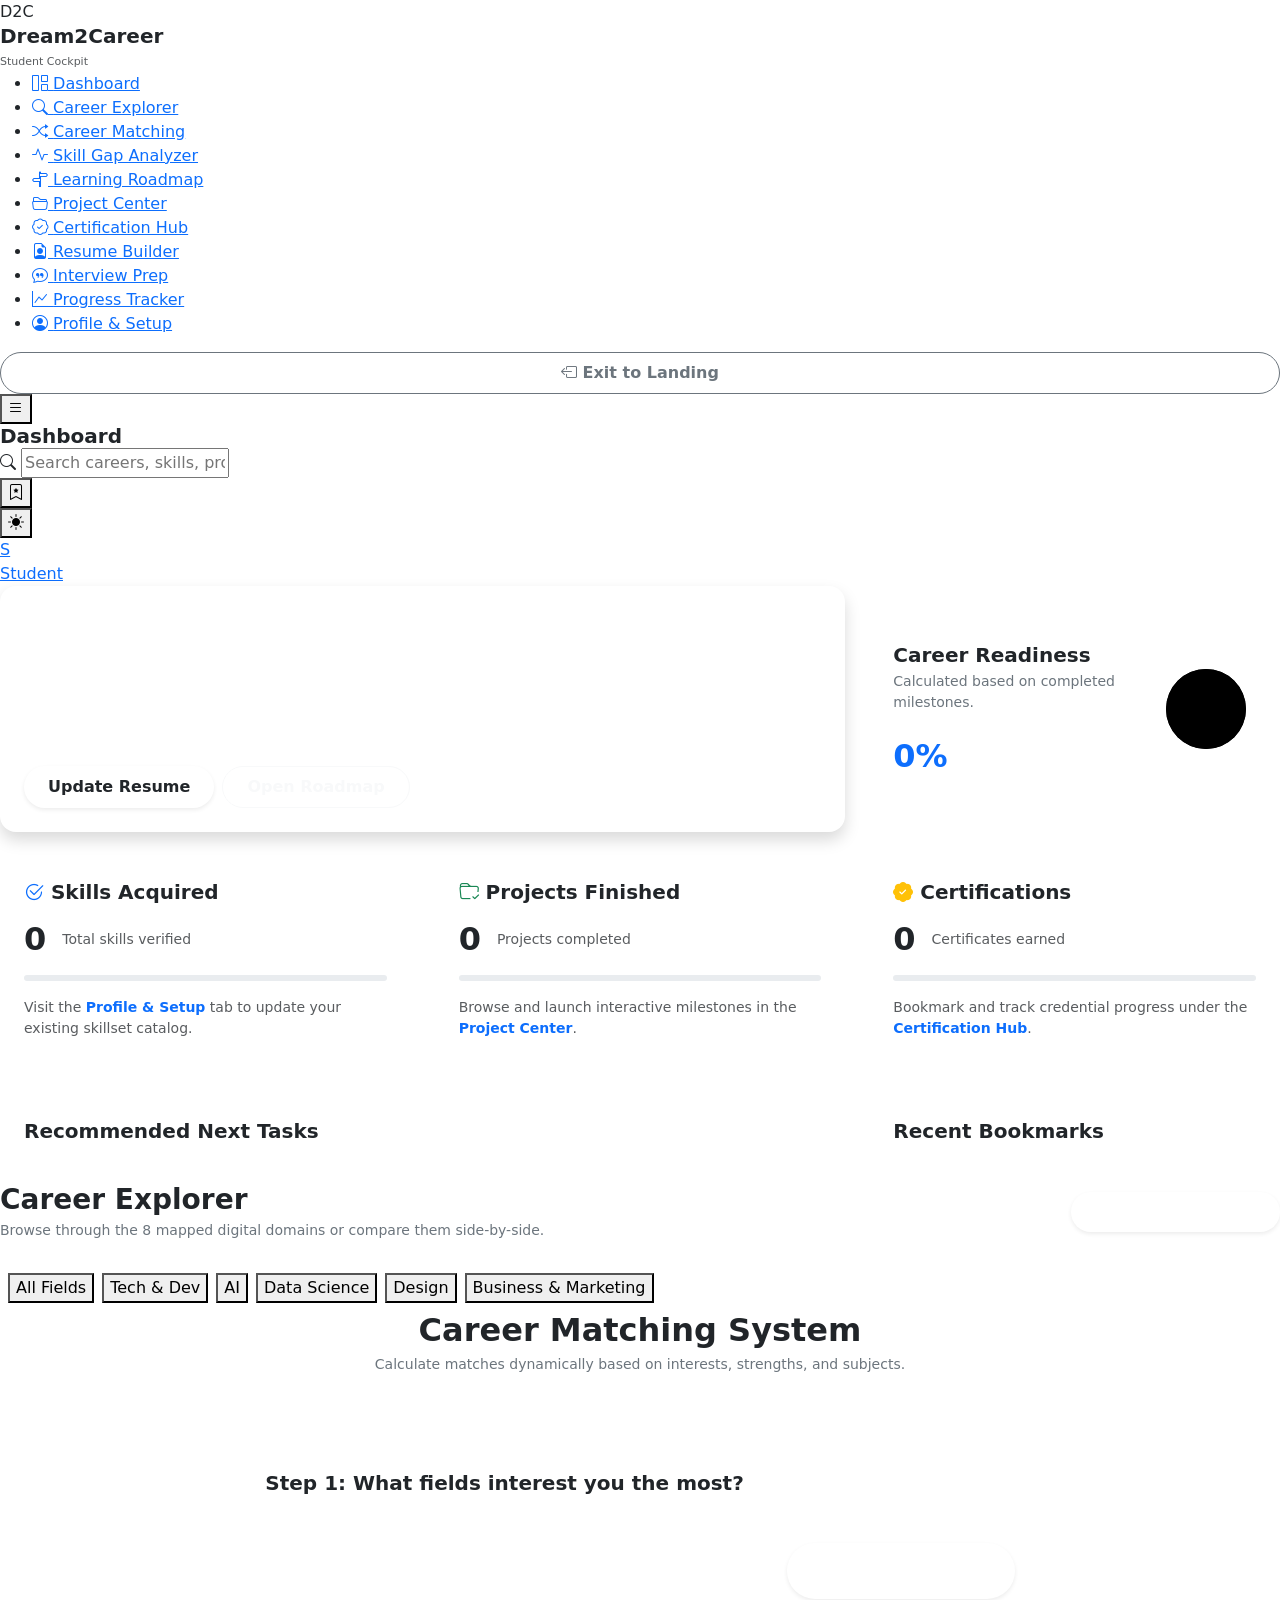
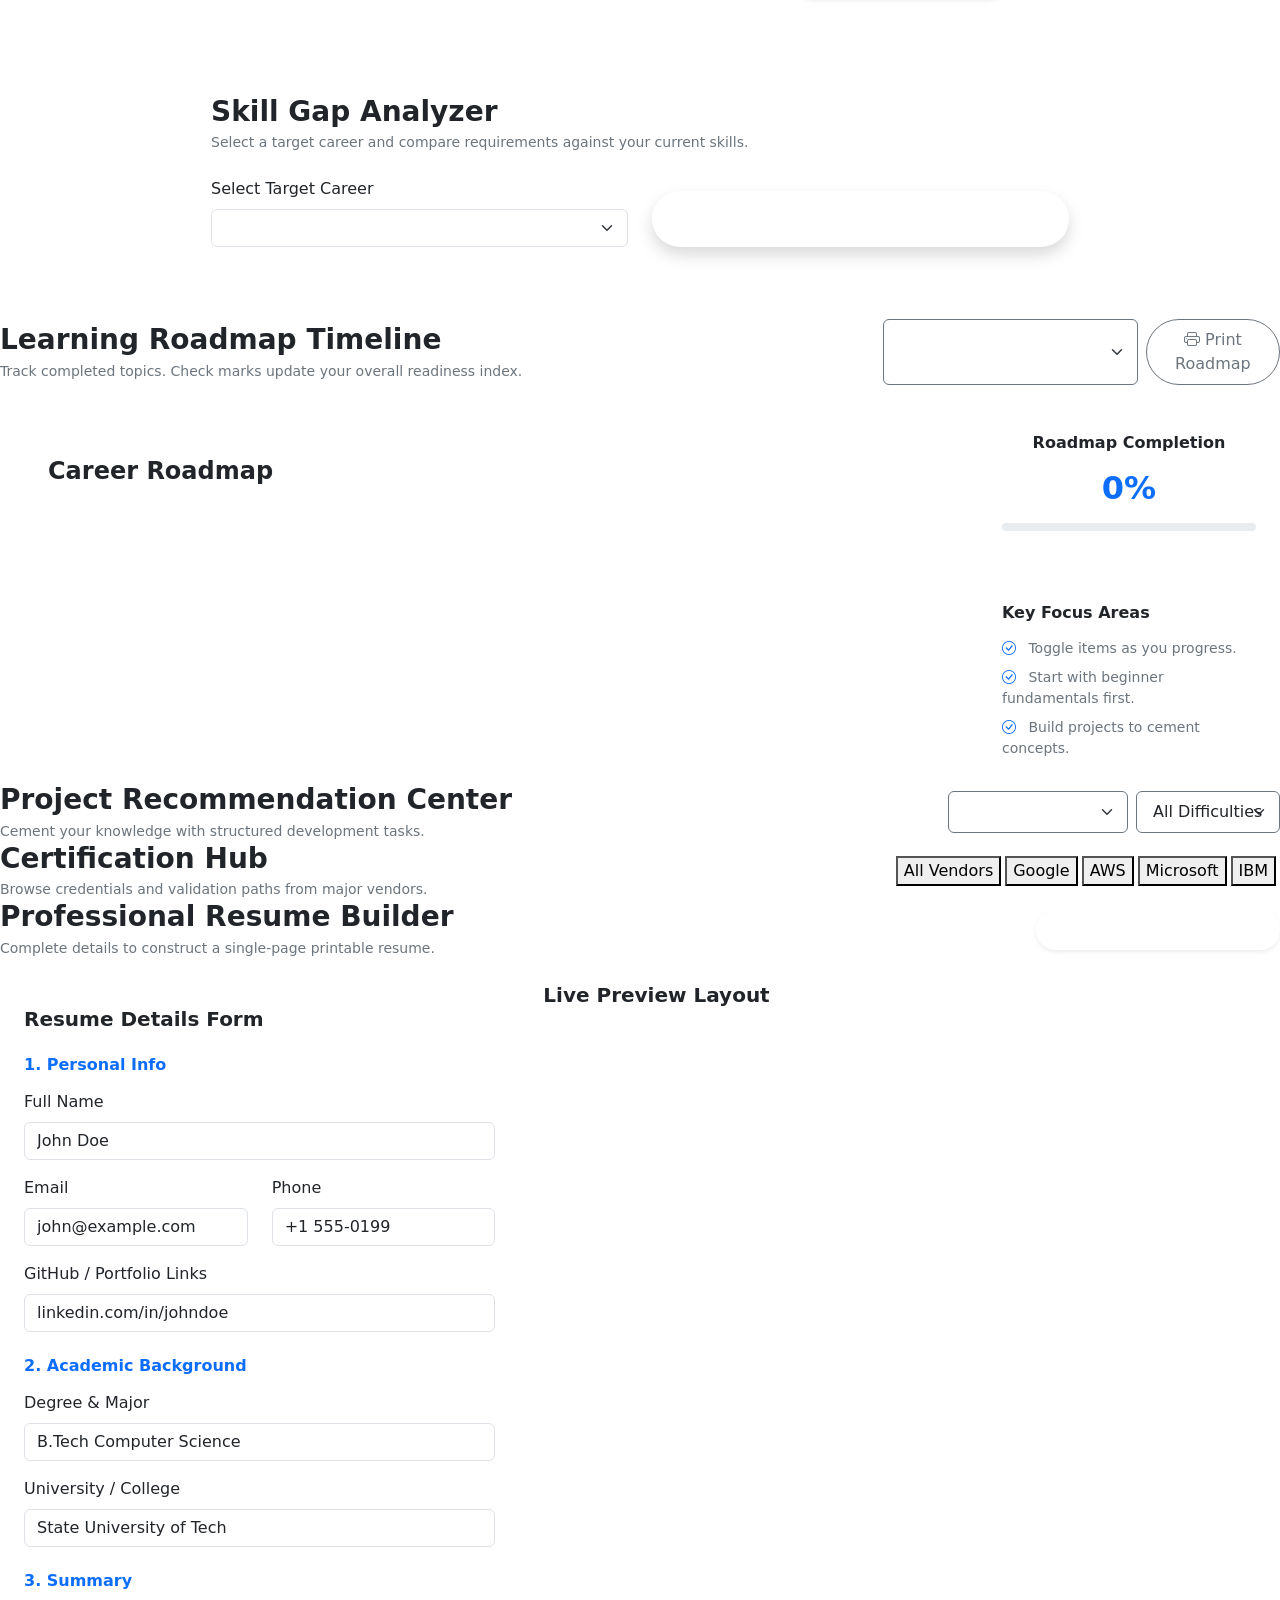
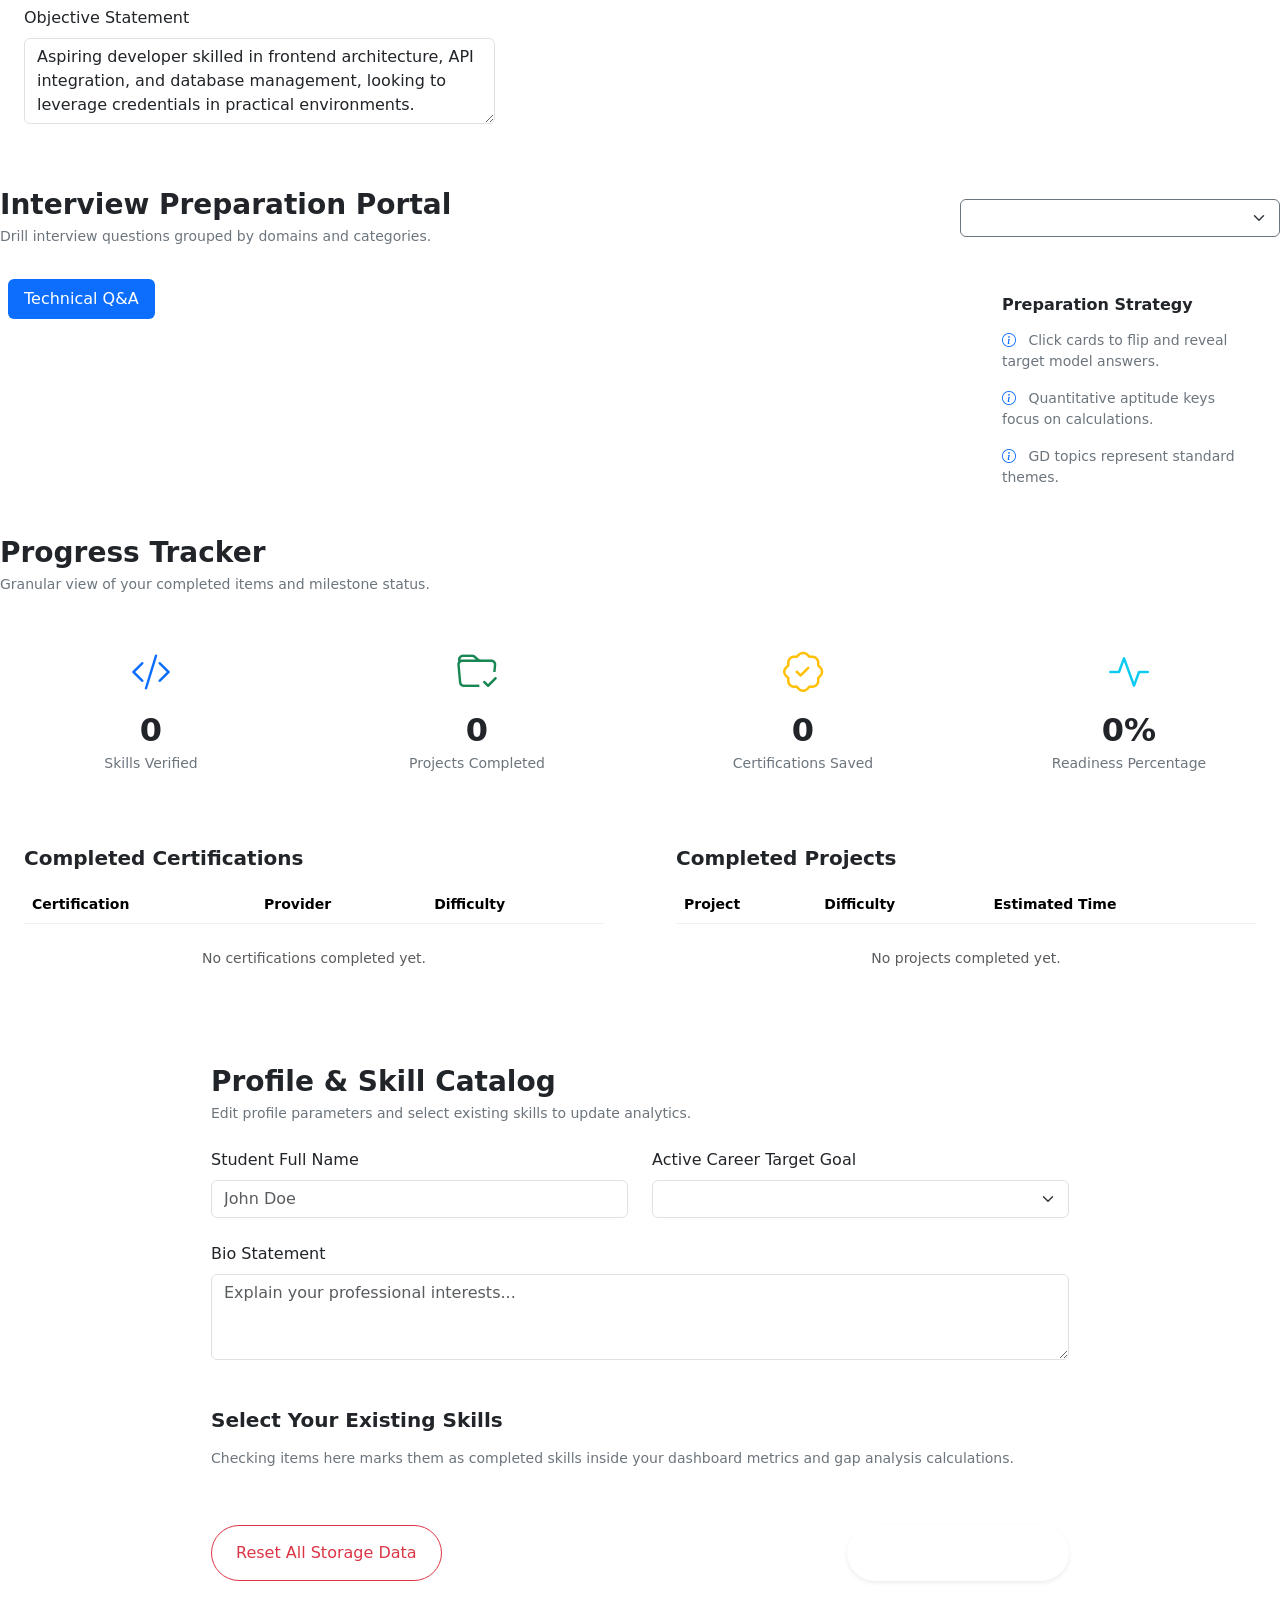
==== app.html @ 0058e381 "Add files via upload" ====
<!DOCTYPE html>
<html lang="en" data-theme="dark">
<head>
    <meta charset="UTF-8">
    <meta name="viewport" content="width=device-width, initial-scale=1.0">
    <title>Dream2Career - Student Cockpit</title>
    <!-- Bootstrap 5 CSS -->
    <link href="https://cdn.jsdelivr.net/npm/bootstrap@5.3.0/dist/css/bootstrap.min.css" rel="stylesheet">
    <!-- Bootstrap Icons -->
    <link href="https://cdn.jsdelivr.net/npm/bootstrap-icons@1.10.0/font/bootstrap-icons.css" rel="stylesheet">
    <!-- Custom CSS -->
    <link href="css/styles.css" rel="stylesheet">
</head>
<body>

    <div class="app-wrapper">
        <!-- Sidebar Navigation -->
        <aside class="sidebar" id="app-sidebar">
            <div class="sidebar-brand">
                <div class="sidebar-logo-icon">D2C</div>
                <div>
                    <h5 class="mb-0 fw-bold" style="font-family: var(--font-heading); color: var(--text-primary);">Dream2Career</h5>
                    <span class="text-muted small" style="font-size: 11px;">Student Cockpit</span>
                </div>
            </div>
            
            <ul class="sidebar-menu">
                <li class="sidebar-item">
                    <a class="sidebar-link active" data-target="dashboard">
                        <i class="bi bi-grid-1x2"></i>
                        <span>Dashboard</span>
                    </a>
                </li>
                <li class="sidebar-item">
                    <a class="sidebar-link" data-target="explorer">
                        <i class="bi bi-search"></i>
                        <span>Career Explorer</span>
                    </a>
                </li>
                <li class="sidebar-item">
                    <a class="sidebar-link" data-target="matching">
                        <i class="bi bi-shuffle"></i>
                        <span>Career Matching</span>
                    </a>
                </li>
                <li class="sidebar-item">
                    <a class="sidebar-link" data-target="analyzer">
                        <i class="bi bi-activity"></i>
                        <span>Skill Gap Analyzer</span>
                    </a>
                </li>
                <li class="sidebar-item">
                    <a class="sidebar-link" data-target="roadmap">
                        <i class="bi bi-signpost-split"></i>
                        <span>Learning Roadmap</span>
                    </a>
                </li>
                <li class="sidebar-item">
                    <a class="sidebar-link" data-target="projects">
                        <i class="bi bi-folder2-open"></i>
                        <span>Project Center</span>
                    </a>
                </li>
                <li class="sidebar-item">
                    <a class="sidebar-link" data-target="certifications">
                        <i class="bi bi-patch-check"></i>
                        <span>Certification Hub</span>
                    </a>
                </li>
                <li class="sidebar-item">
                    <a class="sidebar-link" data-target="resume">
                        <i class="bi bi-file-earmark-person"></i>
                        <span>Resume Builder</span>
                    </a>
                </li>
                <li class="sidebar-item">
                    <a class="sidebar-link" data-target="interviews">
                        <i class="bi bi-chat-quote"></i>
                        <span>Interview Prep</span>
                    </a>
                </li>
                <li class="sidebar-item">
                    <a class="sidebar-link" data-target="tracker">
                        <i class="bi bi-graph-up"></i>
                        <span>Progress Tracker</span>
                    </a>
                </li>
                <li class="sidebar-item">
                    <a class="sidebar-link" data-target="profile">
                        <i class="bi bi-person-circle"></i>
                        <span>Profile & Setup</span>
                    </a>
                </li>
            </ul>

            <div class="sidebar-footer">
                <a href="index.html" class="btn btn-outline-secondary w-100 py-2 border-secondary rounded-pill small fw-semibold text-decoration-none">
                    <i class="bi bi-box-arrow-left"></i> Exit to Landing
                </a>
            </div>
        </aside>

        <!-- Mobile Sidebar Toggle -->
        <button class="mobile-sidebar-toggle" id="mobile-toggle" aria-label="Toggle Navigation">
            <i class="bi bi-list"></i>
        </button>

        <!-- Main Content Area -->
        <main class="main-content">
            <!-- Header bar -->
            <header class="app-header no-print">
                <div class="d-flex align-items-center gap-3">
                    <h2 class="h5 mb-0 fw-bold d-none d-md-block" id="app-view-title" style="font-family: var(--font-heading);">Dashboard</h2>
                </div>

                <div class="search-bar d-none d-sm-block">
                    <i class="bi bi-search"></i>
                    <input type="text" id="global-search" placeholder="Search careers, skills, projects...">
                </div>

                <div class="header-actions">
                    <!-- Bookmark Dropdown -->
                    <div class="dropdown">
                        <button class="bookmark-toggle-btn position-relative" id="bookmark-dropdown-btn" data-bs-toggle="dropdown" aria-expanded="false" aria-label="Bookmarks">
                            <i class="bi bi-bookmark-star"></i>
                            <span class="bookmark-badge d-none" id="bookmark-count-badge">0</span>
                        </button>
                        <ul class="dropdown-menu dropdown-menu-end glass-panel border border-secondary p-3" id="bookmark-dropdown-menu" style="min-width: 280px; z-index: 1050;">
                            <h6 class="dropdown-header text-primary fw-bold px-0 mb-2">Bookmarked Paths</h6>
                            <div id="bookmarks-list-container" class="small text-secondary">
                                <p class="text-muted small mb-0 px-2 py-1">No careers bookmarked yet.</p>
                            </div>
                        </ul>
                    </div>

                    <!-- Theme Toggle -->
                    <button class="theme-toggle-btn" id="theme-toggle" aria-label="Toggle Theme">
                        <i class="bi bi-sun-fill" id="theme-icon"></i>
                    </button>

                    <!-- Profile Avatar -->
                    <a class="user-profile-badge" id="header-profile-badge">
                        <div class="user-avatar" id="avatar-initials">S</div>
                        <span class="user-name-label" id="header-user-name">Student</span>
                    </a>
                </div>
            </header>

            <!-- 1. Dashboard View -->
            <section class="view-section active animate-fade-in" id="view-dashboard">
                <div class="row g-4 mb-4">
                    <div class="col-lg-8">
                        <div class="glass-panel p-4 bg-gradient-accent text-white h-100 d-flex flex-column justify-content-between rounded-4 shadow border-0 position-relative overflow-hidden">
                            <div style="z-index: 2;">
                                <span class="badge rounded-pill bg-white bg-opacity-20 px-3 py-2 text-white fw-bold mb-3">Goal Cockpit</span>
                                <h1 class="h2 fw-bold mb-2">Welcome Back, <span id="dash-welcome-name">Student</span>!</h1>
                                <p class="text-white-50 small mb-0" style="max-width: 500px;">
                                    Track milestones, analyze skill requirements, and work toward your current target goal:
                                    <strong class="text-white" id="dash-current-goal">Software Engineer</strong>.
                                </p>
                            </div>
                            <div class="mt-4 d-flex flex-wrap gap-2" style="z-index: 2;">
                                <button class="btn btn-white text-dark px-4 py-2 border-0 fw-bold rounded-pill shadow-sm" id="dash-resume-btn">Update Resume</button>
                                <button class="btn btn-outline-light px-4 py-2 fw-semibold rounded-pill" id="dash-roadmap-btn">Open Roadmap</button>
                            </div>
                            <div class="position-absolute end-0 bottom-0 opacity-10 p-4 fs-1 d-none d-md-block" style="font-size: 8rem !important;"><i class="bi bi-award-fill"></i></div>
                        </div>
                    </div>
                    <div class="col-lg-4">
                        <div class="glass-card p-4 h-100 d-flex align-items-center justify-content-between">
                            <div>
                                <h3 class="h5 fw-bold mb-1">Career Readiness</h3>
                                <p class="text-secondary small mb-4">Calculated based on completed milestones.</p>
                                <h2 class="fw-bold mb-0 text-primary" id="dash-readiness-label">0%</h2>
                            </div>
                            <div>
                                <svg class="circle-progress-svg" width="100" height="100">
                                    <defs>
                                        <linearGradient id="cyan-violet-gradient" x1="0%" y1="0%" x2="100%" y2="100%">
                                            <stop offset="0%" stop-color="var(--accent-primary)" />
                                            <stop offset="100%" stop-color="var(--accent-secondary)" />
                                        </linearGradient>
                                    </defs>
                                    <circle class="circle-progress-bg" cx="50" cy="50" r="40" />
                                    <circle class="circle-progress-fill" id="dash-progress-circle" cx="50" cy="50" r="40" />
                                </svg>
                            </div>
                        </div>
                    </div>
                </div>

                <div class="row g-4">
                    <div class="col-lg-4">
                        <div class="glass-card p-4 h-100">
                            <h3 class="h5 fw-bold mb-3"><i class="bi bi-check2-circle text-primary"></i> Skills Acquired</h3>
                            <div class="d-flex align-items-center gap-3 mb-3">
                                <h2 class="mb-0 fw-bold" id="dash-skills-count">0</h2>
                                <span class="text-muted small">Total skills verified</span>
                            </div>
                            <div class="progress mb-3" style="height: 6px;">
                                <div class="progress-bar bg-gradient-cyan" role="progressbar" id="dash-skills-bar" style="width: 0%"></div>
                            </div>
                            <p class="text-muted small mb-0">Visit the <a class="text-primary text-decoration-none fw-semibold" href="#profile">Profile & Setup</a> tab to update your existing skillset catalog.</p>
                        </div>
                    </div>
                    <div class="col-lg-4">
                        <div class="glass-card p-4 h-100">
                            <h3 class="h5 fw-bold mb-3"><i class="bi bi-folder-check text-success"></i> Projects Finished</h3>
                            <div class="d-flex align-items-center gap-3 mb-3">
                                <h2 class="mb-0 fw-bold" id="dash-projects-count">0</h2>
                                <span class="text-muted small">Projects completed</span>
                            </div>
                            <div class="progress mb-3" style="height: 6px;">
                                <div class="progress-bar bg-gradient-emerald" role="progressbar" id="dash-projects-bar" style="width: 0%"></div>
                            </div>
                            <p class="text-muted small mb-0">Browse and launch interactive milestones in the <a class="text-primary text-decoration-none fw-semibold" href="#projects">Project Center</a>.</p>
                        </div>
                    </div>
                    <div class="col-lg-4">
                        <div class="glass-card p-4 h-100">
                            <h3 class="h5 fw-bold mb-3"><i class="bi bi-patch-check-fill text-warning"></i> Certifications</h3>
                            <div class="d-flex align-items-center gap-3 mb-3">
                                <h2 class="mb-0 fw-bold" id="dash-certs-count">0</h2>
                                <span class="text-muted small">Certificates earned</span>
                            </div>
                            <div class="progress mb-3" style="height: 6px;">
                                <div class="progress-bar bg-gradient-violet" role="progressbar" id="dash-certs-bar" style="width: 0%"></div>
                            </div>
                            <p class="text-muted small mb-0">Bookmark and track credential progress under the <a class="text-primary text-decoration-none fw-semibold" href="#certifications">Certification Hub</a>.</p>
                        </div>
                    </div>
                </div>

                <div class="row g-4 mt-2">
                    <div class="col-lg-8">
                        <div class="glass-card p-4">
                            <h3 class="h5 fw-bold mb-3">Recommended Next Tasks</h3>
                            <div class="list-group list-group-flush" id="dash-tasks-list">
                                <!-- Dynamically loaded task items -->
                            </div>
                        </div>
                    </div>
                    <div class="col-lg-4">
                        <div class="glass-card p-4 h-100">
                            <h3 class="h5 fw-bold mb-3">Recent Bookmarks</h3>
                            <div class="list-group list-group-flush" id="dash-bookmarks-list">
                                <!-- Dynamically loaded bookmark shortcuts -->
                            </div>
                        </div>
                    </div>
                </div>
            </section>

            <!-- 2. Career Explorer View -->
            <section class="view-section animate-fade-in" id="view-explorer">
                <div class="d-flex flex-wrap justify-content-between align-items-center gap-3 mb-4">
                    <div>
                        <h1 class="h3 fw-bold mb-1">Career Explorer</h1>
                        <p class="text-secondary small mb-0">Browse through the 8 mapped digital domains or compare them side-by-side.</p>
                    </div>
                    <button class="btn bg-gradient-accent text-white px-4 py-2 rounded-pill border-0 shadow-sm" id="trigger-compare-btn">
                        <i class="bi bi-columns-gap"></i> Compare Careers
                    </button>
                </div>

                <div class="row g-3 mb-4">
                    <div class="col-md-8">
                        <div class="glass-panel p-2 d-flex flex-wrap gap-2" id="explorer-category-filters">
                            <button class="pill-badge active" data-category="all">All Fields</button>
                            <button class="pill-badge" data-category="Tech & Development">Tech & Dev</button>
                            <button class="pill-badge" data-category="Artificial Intelligence">AI</button>
                            <button class="pill-badge" data-category="Data Science">Data Science</button>
                            <button class="pill-badge" data-category="Creative & Design">Design</button>
                            <button class="pill-badge" data-category="Business & Marketing">Business & Marketing</button>
                        </div>
                    </div>
                </div>

                <!-- Grid of Careers -->
                <div class="row g-4" id="explorer-grid">
                    <!-- Loaded dynamically via js -->
                </div>

                <!-- Career Path Detail Wrapper (Initially hidden) -->
                <div class="glass-panel p-5 mt-5 d-none border-glow-primary position-relative" id="explorer-detail-panel">
                    <button class="btn-close position-absolute top-0 end-0 m-4 border border-secondary" id="close-detail-btn" aria-label="Close details"></button>
                    
                    <div class="d-flex flex-wrap align-items-center justify-content-between gap-3 mb-4">
                        <div class="d-flex align-items-center gap-3">
                            <div class="sidebar-logo-icon" id="detail-icon" style="width: 60px; height: 60px; font-size: 30px;"><i class="bi bi-cpu"></i></div>
                            <div>
                                <h2 class="h1 fw-bold mb-1" id="detail-title">Software Engineer</h2>
                                <span class="badge bg-secondary bg-opacity-20 text-secondary border border-secondary" id="detail-category">Tech</span>
                            </div>
                        </div>
                        <div class="d-flex gap-2">
                            <button class="btn btn-outline-secondary rounded-pill px-4 py-2 border-secondary" id="detail-bookmark-btn">
                                <i class="bi bi-bookmark"></i> Bookmark Path
                            </button>
                            <button class="btn bg-gradient-accent text-white rounded-pill border-0 px-4 py-2 shadow" id="detail-target-btn">
                                <i class="bi bi-flag"></i> Set as Target Goal
                            </button>
                        </div>
                    </div>

                    <p class="lead text-secondary mb-4" id="detail-description"></p>

                    <div class="row g-4 mb-5">
                        <div class="col-md-6">
                            <div class="glass-card p-4 h-100">
                                <h3 class="h5 fw-bold mb-3 text-gradient"><i class="bi bi-check2-circle"></i> Required Core Skills</h3>
                                <div class="d-flex flex-wrap gap-2" id="detail-skills-list"></div>
                            </div>
                        </div>
                        <div class="col-md-6">
                            <div class="glass-card p-4 h-100">
                                <h3 class="h5 fw-bold mb-3 text-gradient"><i class="bi bi-tools"></i> Recommended Tools & Stack</h3>
                                <div class="d-flex flex-wrap gap-2" id="detail-tools-list"></div>
                            </div>
                        </div>
                    </div>

                    <h3 class="h4 fw-bold mb-4"><i class="bi bi-signpost-split text-primary"></i> Learning Roadmap Preview</h3>
                    <div class="timeline-wrapper mb-5" id="detail-roadmap-preview">
                        <!-- Loaded dynamically -->
                    </div>

                    <div class="row g-4 mb-4">
                        <div class="col-md-6">
                            <div class="glass-card p-4 h-100">
                                <h3 class="h5 fw-bold mb-3"><i class="bi bi-folder-symlink text-success"></i> Recommended Projects</h3>
                                <div class="list-group list-group-flush" id="detail-projects-list"></div>
                            </div>
                        </div>
                        <div class="col-md-6">
                            <div class="glass-card p-4 h-100">
                                <h3 class="h5 fw-bold mb-3"><i class="bi bi-patch-check-fill text-warning"></i> Mapped Certifications</h3>
                                <div class="list-group list-group-flush" id="detail-certs-list"></div>
                            </div>
                        </div>
                    </div>
                </div>
            </section>

            <!-- 3. Career Matching System -->
            <section class="view-section animate-fade-in" id="view-matching">
                <div class="text-center mb-5">
                    <h1 class="h2 fw-bold mb-1" style="font-family: var(--font-heading);">Career Matching System</h1>
                    <p class="text-secondary small">Calculate matches dynamically based on interests, strengths, and subjects.</p>
                </div>

                <div class="row justify-content-center">
                    <div class="col-lg-8">
                        <div class="glass-panel p-5 border-secondary">
                            <div id="matching-step-1">
                                <h3 class="h5 fw-bold mb-4">Step 1: What fields interest you the most?</h3>
                                <div class="d-flex flex-wrap gap-2 mb-4" id="match-interests-grid">
                                    <!-- Interests Badges dynamically inserted -->
                                </div>
                                <div class="text-end">
                                    <button class="btn bg-gradient-accent text-white px-5 py-3 border-0 fw-bold rounded-pill shadow-sm" id="match-next-1">Next: Subjects</button>
                                </div>
                            </div>

                            <div id="matching-step-2" class="d-none">
                                <h3 class="h5 fw-bold mb-4">Step 2: What are your favorite academic subjects?</h3>
                                <div class="d-flex flex-wrap gap-2 mb-4" id="match-subjects-grid">
                                    <!-- Subject Badges dynamically inserted -->
                                </div>
                                <div class="d-flex justify-content-between">
                                    <button class="btn btn-outline-secondary px-4 py-2 border-secondary rounded-pill" id="match-prev-2">Back</button>
                                    <button class="btn bg-gradient-accent text-white px-5 py-3 border-0 fw-bold rounded-pill shadow-sm" id="match-next-2">Next: Strengths</button>
                                </div>
                            </div>

                            <div id="matching-step-3" class="d-none">
                                <h3 class="h5 fw-bold mb-4">Step 3: Choose your personal strengths</h3>
                                <div class="d-flex flex-wrap gap-2 mb-4" id="match-strengths-grid">
                                    <!-- Strengths Badges dynamically inserted -->
                                </div>
                                <div class="d-flex justify-content-between">
                                    <button class="btn btn-outline-secondary px-4 py-2 border-secondary rounded-pill" id="match-prev-3">Back</button>
                                    <button class="btn bg-gradient-accent text-white px-5 py-3 border-0 fw-bold rounded-pill shadow-sm" id="match-next-3">Run Matching Algorithm</button>
                                </div>
                            </div>

                            <!-- Results Section -->
                            <div id="matching-results" class="d-none animate-fade-in">
                                <h3 class="h4 fw-bold mb-2">Matching Analysis Results</h3>
                                <p class="text-secondary small mb-4">Compatibility matches calculated mathematically based on overlapping profile traits.</p>
                                
                                <div class="list-group list-group-flush mb-4" id="matching-results-list">
                                    <!-- Dynamically filled sorted matched careers -->
                                </div>
                                
                                <div class="text-center mt-4">
                                    <button class="btn btn-outline-secondary px-5 py-3 border-secondary rounded-pill" id="match-reset-btn">Reset & Take Test Again</button>
                                </div>
                            </div>
                        </div>
                    </div>
                </div>
            </section>

            <!-- 4. Skill Gap Analyzer -->
            <section class="view-section animate-fade-in" id="view-analyzer">
                <div class="row justify-content-center">
                    <div class="col-lg-9">
                        <div class="glass-panel p-5 border-secondary">
                            <h1 class="h3 fw-bold mb-1" style="font-family: var(--font-heading);">Skill Gap Analyzer</h1>
                            <p class="text-secondary small mb-4">Select a target career and compare requirements against your current skills.</p>

                            <div class="row g-4 mb-4">
                                <div class="col-md-6">
                                    <label class="form-label" for="analyzer-target-select">Select Target Career</label>
                                    <select class="form-select glass-select" id="analyzer-target-select"></select>
                                </div>
                                <div class="col-md-6 d-flex align-items-end">
                                    <button class="btn bg-gradient-accent text-white w-100 py-3 border-0 fw-bold rounded-pill shadow" id="run-analyzer-btn">Compare & Analyze</button>
                                </div>
                            </div>

                            <div class="d-none mt-5 animate-fade-in" id="analyzer-results-panel">
                                <h3 class="h5 fw-bold mb-4">Analysis: <span class="text-gradient" id="analyzer-title-label">Career Path</span></h3>
                                
                                <div class="row g-4">
                                    <div class="col-md-6">
                                        <div class="glass-card p-4 border-success h-100">
                                            <h4 class="h6 fw-bold mb-3 text-success"><i class="bi bi-check-circle-fill"></i> Skills You Already Have</h4>
                                            <div class="d-flex flex-wrap gap-2" id="analyzer-have-skills">
                                                <span class="text-muted small">None selected in profile yet.</span>
                                            </div>
                                        </div>
                                    </div>
                                    <div class="col-md-6">
                                        <div class="glass-card p-4 border-danger h-100">
                                            <h4 class="h6 fw-bold mb-3 text-danger"><i class="bi bi-x-circle-fill"></i> Missing Skills Gap</h4>
                                            <div class="d-flex flex-wrap gap-2" id="analyzer-missing-skills"></div>
                                        </div>
                                    </div>
                                </div>

                                <div class="glass-card p-4 mt-4">
                                    <h4 class="h6 fw-bold mb-3 text-primary"><i class="bi bi-lightbulb-fill"></i> Recommended Next Steps</h4>
                                    <ul class="mb-0 text-secondary small" id="analyzer-steps-list">
                                        <li>Add missing skills via projects or certifications to close this gap.</li>
                                    </ul>
                                </div>
                            </div>
                        </div>
                    </div>
                </div>
            </section>

            <!-- 5. Learning Roadmap Generator -->
            <section class="view-section animate-fade-in" id="view-roadmap">
                <div class="d-flex flex-wrap justify-content-between align-items-center gap-3 mb-4">
                    <div>
                        <h1 class="h3 fw-bold mb-1">Learning Roadmap Timeline</h1>
                        <p class="text-secondary small mb-0">Track completed topics. Check marks update your overall readiness index.</p>
                    </div>
                    <div class="d-flex gap-2">
                        <select class="form-select glass-select py-2 px-3 border-secondary" id="roadmap-career-select" style="min-width: 200px;"></select>
                        <button class="btn btn-outline-secondary rounded-pill px-4 py-2 border-secondary" id="roadmap-print-btn">
                            <i class="bi bi-printer"></i> Print Roadmap
                        </button>
                    </div>
                </div>

                <div class="row">
                    <div class="col-lg-9">
                        <div class="glass-panel p-5 border-secondary">
                            <h3 class="h4 fw-bold mb-4" id="roadmap-title-label">Career Roadmap</h3>
                            
                            <div class="timeline-wrapper" id="roadmap-timeline-container">
                                <!-- Loaded dynamically via script -->
                            </div>
                        </div>
                    </div>
                    <div class="col-lg-3">
                        <div class="glass-card p-4 text-center mb-4">
                            <h3 class="h6 fw-bold mb-3">Roadmap Completion</h3>
                            <h2 class="fw-bold mb-3 text-primary" id="roadmap-percent-label">0%</h2>
                            <div class="progress" style="height: 8px;">
                                <div class="progress-bar bg-gradient-cyan" role="progressbar" id="roadmap-percent-bar" style="width: 0%"></div>
                            </div>
                        </div>
                        <div class="glass-card p-4">
                            <h3 class="h6 fw-bold mb-3">Key Focus Areas</h3>
                            <ul class="list-unstyled mb-0 small text-secondary" id="roadmap-tips-list">
                                <li class="mb-2"><i class="bi bi-check-circle text-primary me-2"></i> Toggle items as you progress.</li>
                                <li class="mb-2"><i class="bi bi-check-circle text-primary me-2"></i> Start with beginner fundamentals first.</li>
                                <li class="mb-0"><i class="bi bi-check-circle text-primary me-2"></i> Build projects to cement concepts.</li>
                            </ul>
                        </div>
                    </div>
                </div>
            </section>

            <!-- 6. Project Recommendation Center -->
            <section class="view-section animate-fade-in" id="view-projects">
                <div class="d-flex flex-wrap justify-content-between align-items-center gap-3 mb-4">
                    <div>
                        <h1 class="h3 fw-bold mb-1">Project Recommendation Center</h1>
                        <p class="text-secondary small mb-0">Cement your knowledge with structured development tasks.</p>
                    </div>
                    <div class="d-flex gap-2">
                        <select class="form-select glass-select py-2 px-3 border-secondary" id="project-career-filter" style="min-width: 180px;"></select>
                        <select class="form-select glass-select py-2 px-3 border-secondary" id="project-diff-filter">
                            <option value="all">All Difficulties</option>
                            <option value="Beginner">Beginner</option>
                            <option value="Intermediate">Intermediate</option>
                            <option value="Advanced">Advanced</option>
                        </select>
                    </div>
                </div>

                <div class="row g-4" id="projects-grid">
                    <!-- Project cards loaded dynamically -->
                </div>
            </section>

            <!-- 7. Certification Hub -->
            <section class="view-section animate-fade-in" id="view-certifications">
                <div class="d-flex flex-wrap justify-content-between align-items-center gap-3 mb-4">
                    <div>
                        <h1 class="h3 fw-bold mb-1">Certification Hub</h1>
                        <p class="text-secondary small mb-0">Browse credentials and validation paths from major vendors.</p>
                    </div>
                    <div class="glass-panel p-1 d-flex gap-1" id="cert-provider-filters">
                        <button class="pill-badge active" data-provider="all">All Vendors</button>
                        <button class="pill-badge" data-provider="Google">Google</button>
                        <button class="pill-badge" data-provider="AWS">AWS</button>
                        <button class="pill-badge" data-provider="Microsoft">Microsoft</button>
                        <button class="pill-badge" data-provider="IBM">IBM</button>
                    </div>
                </div>

                <div class="row g-4" id="certifications-grid">
                    <!-- Loaded dynamically -->
                </div>
            </section>

            <!-- 8. Resume Builder -->
            <section class="view-section animate-fade-in" id="view-resume">
                <div class="d-flex flex-wrap justify-content-between align-items-center gap-3 mb-4">
                    <div>
                        <h1 class="h3 fw-bold mb-1">Professional Resume Builder</h1>
                        <p class="text-secondary small mb-0">Complete details to construct a single-page printable resume.</p>
                    </div>
                    <button class="btn bg-gradient-accent text-white px-4 py-2 rounded-pill border-0 shadow-sm" id="print-resume-btn">
                        <i class="bi bi-file-pdf"></i> Download PDF Layout
                    </button>
                </div>

                <div class="row">
                    <div class="col-lg-5 no-print">
                        <div class="glass-panel p-4 border-secondary mb-4">
                            <h3 class="h5 fw-bold mb-4">Resume Details Form</h3>
                            
                            <form id="resume-form">
                                <h4 class="h6 fw-bold text-primary mb-3">1. Personal Info</h4>
                                <div class="mb-3">
                                    <label class="form-label" for="res-name">Full Name</label>
                                    <input type="text" class="form-control glass-input" id="res-name" placeholder="John Doe" value="John Doe">
                                </div>
                                <div class="row mb-3">
                                    <div class="col">
                                        <label class="form-label" for="res-email">Email</label>
                                        <input type="email" class="form-control glass-input" id="res-email" placeholder="john@example.com" value="john@example.com">
                                    </div>
                                    <div class="col">
                                        <label class="form-label" for="res-phone">Phone</label>
                                        <input type="text" class="form-control glass-input" id="res-phone" placeholder="9876543210" value="+1 555-0199">
                                    </div>
                                </div>
                                <div class="mb-3">
                                    <label class="form-label" for="res-links">GitHub / Portfolio Links</label>
                                    <input type="text" class="form-control glass-input" id="res-links" placeholder="github.com/username" value="linkedin.com/in/johndoe">
                                </div>
                                
                                <h4 class="h6 fw-bold text-primary mb-3 mt-4">2. Academic Background</h4>
                                <div class="mb-3">
                                    <label class="form-label" for="res-degree">Degree & Major</label>
                                    <input type="text" class="form-control glass-input" id="res-degree" placeholder="B.S. Computer Science" value="B.Tech Computer Science">
                                </div>
                                <div class="mb-3">
                                    <label class="form-label" for="res-uni">University / College</label>
                                    <input type="text" class="form-control glass-input" id="res-uni" placeholder="Stanford University" value="State University of Tech">
                                </div>
                                
                                <h4 class="h6 fw-bold text-primary mb-3 mt-4">3. Summary</h4>
                                <div class="mb-3">
                                    <label class="form-label" for="res-summary">Objective Statement</label>
                                    <textarea class="form-control glass-textarea" id="res-summary" rows="3" placeholder="Passionate developer specializing in...">Aspiring developer skilled in frontend architecture, API integration, and database management, looking to leverage credentials in practical environments.</textarea>
                                </div>
                            </form>
                        </div>
                    </div>

                    <div class="col-lg-7">
                        <h3 class="h5 fw-bold mb-3 no-print">Live Preview Layout</h3>
                        <div class="resume-preview-container" id="resume-document">
                            <!-- Filled dynamically by matching form data and storage datasets -->
                        </div>
                    </div>
                </div>
            </section>

            <!-- 9. Interview Preparation Portal -->
            <section class="view-section animate-fade-in" id="view-interviews">
                <div class="d-flex flex-wrap justify-content-between align-items-center gap-3 mb-4">
                    <div>
                        <h1 class="h3 fw-bold mb-1">Interview Preparation Portal</h1>
                        <p class="text-secondary small mb-0">Drill interview questions grouped by domains and categories.</p>
                    </div>
                    <div class="col-md-3">
                        <select class="form-select glass-select border-secondary" id="interview-career-select"></select>
                    </div>
                </div>

                <div class="row g-4 mb-4">
                    <div class="col-lg-9">
                        <ul class="nav nav-pills glass-panel p-2 gap-2 border-secondary mb-4" role="tablist">
                            <li class="nav-item">
                                <button class="nav-link active text-white" id="prep-tech-tab" data-bs-toggle="pill" data-category="tech">Technical Q&A</button>
                            </li>
                            <li class="nav-item">
                                <button class="nav-link text-white" id="prep-hr-tab" data-bs-toggle="pill" data-category="hr">HR & Behavior</button>
                            </li>
                            <li class="nav-item">
                                <button class="nav-link text-white" id="prep-aptitude-tab" data-bs-toggle="pill" data-category="aptitude">Quantitative Aptitude</button>
                            </li>
                            <li class="nav-item">
                                <button class="nav-link text-white" id="prep-gd-tab" data-bs-toggle="pill" data-category="gd">Group Discussions</button>
                            </li>
                        </ul>

                        <div class="tab-content" id="prep-cards-container">
                            <!-- Populated with flipcards or lists of questions and answers -->
                        </div>
                    </div>
                    
                    <div class="col-lg-3">
                        <div class="glass-card p-4">
                            <h3 class="h6 fw-bold mb-3">Preparation Strategy</h3>
                            <ul class="list-unstyled mb-0 small text-secondary">
                                <li class="mb-3"><i class="bi bi-info-circle text-primary me-2"></i> Click cards to flip and reveal target model answers.</li>
                                <li class="mb-3"><i class="bi bi-info-circle text-primary me-2"></i> Quantitative aptitude keys focus on calculations.</li>
                                <li class="mb-0"><i class="bi bi-info-circle text-primary me-2"></i> GD topics represent standard themes.</li>
                            </ul>
                        </div>
                    </div>
                </div>
            </section>

            <!-- 10. Progress Tracker -->
            <section class="view-section animate-fade-in" id="view-tracker">
                <div class="d-flex justify-content-between align-items-center mb-4">
                    <div>
                        <h1 class="h3 fw-bold mb-1">Progress Tracker</h1>
                        <p class="text-secondary small mb-0">Granular view of your completed items and milestone status.</p>
                    </div>
                </div>

                <div class="row g-4 mb-4">
                    <div class="col-lg-3 col-md-6">
                        <div class="glass-card p-4 text-center">
                            <div class="fs-1 text-primary mb-2"><i class="bi bi-code-slash"></i></div>
                            <h2 class="fw-bold mb-1" id="track-skills-count">0</h2>
                            <p class="text-secondary small mb-0">Skills Verified</p>
                        </div>
                    </div>
                    <div class="col-lg-3 col-md-6">
                        <div class="glass-card p-4 text-center">
                            <div class="fs-1 text-success mb-2"><i class="bi bi-folder-check"></i></div>
                            <h2 class="fw-bold mb-1" id="track-projects-count">0</h2>
                            <p class="text-secondary small mb-0">Projects Completed</p>
                        </div>
                    </div>
                    <div class="col-lg-3 col-md-6">
                        <div class="glass-card p-4 text-center">
                            <div class="fs-1 text-warning mb-2"><i class="bi bi-patch-check"></i></div>
                            <h2 class="fw-bold mb-1" id="track-certs-count">0</h2>
                            <p class="text-secondary small mb-0">Certifications Saved</p>
                        </div>
                    </div>
                    <div class="col-lg-3 col-md-6">
                        <div class="glass-card p-4 text-center">
                            <div class="fs-1 text-info mb-2"><i class="bi bi-activity"></i></div>
                            <h2 class="fw-bold mb-1" id="track-readiness-percent">0%</h2>
                            <p class="text-secondary small mb-0">Readiness Percentage</p>
                        </div>
                    </div>
                </div>

                <div class="row g-4">
                    <div class="col-lg-6">
                        <div class="glass-card p-4 h-100">
                            <h3 class="h5 fw-bold mb-3">Completed Certifications</h3>
                            <div class="table-responsive">
                                <table class="table table-borderless text-secondary small align-middle mb-0">
                                    <thead>
                                        <tr class="border-bottom border-secondary border-opacity-10 text-primary">
                                            <th>Certification</th>
                                            <th>Provider</th>
                                            <th>Difficulty</th>
                                        </tr>
                                    </thead>
                                    <tbody id="track-certs-table">
                                        <tr><td colspan="3" class="text-center py-4 text-muted">No certifications completed yet.</td></tr>
                                    </tbody>
                                </table>
                            </div>
                        </div>
                    </div>
                    <div class="col-lg-6">
                        <div class="glass-card p-4 h-100">
                            <h3 class="h5 fw-bold mb-3">Completed Projects</h3>
                            <div class="table-responsive">
                                <table class="table table-borderless text-secondary small align-middle mb-0">
                                    <thead>
                                        <tr class="border-bottom border-secondary border-opacity-10 text-primary">
                                            <th>Project</th>
                                            <th>Difficulty</th>
                                            <th>Estimated Time</th>
                                        </tr>
                                    </thead>
                                    <tbody id="track-projects-table">
                                        <tr><td colspan="3" class="text-center py-4 text-muted">No projects completed yet.</td></tr>
                                    </tbody>
                                </table>
                            </div>
                        </div>
                    </div>
                </div>
            </section>

            <!-- 11. Profile Page -->
            <section class="view-section animate-fade-in" id="view-profile">
                <div class="row justify-content-center">
                    <div class="col-lg-9">
                        <div class="glass-panel p-5 border-secondary">
                            <h1 class="h3 fw-bold mb-1" style="font-family: var(--font-heading);">Profile & Skill Catalog</h1>
                            <p class="text-secondary small mb-4">Edit profile parameters and select existing skills to update analytics.</p>

                            <form id="profile-form">
                                <div class="row g-4 mb-4">
                                    <div class="col-md-6">
                                        <label class="form-label" for="profile-name">Student Full Name</label>
                                        <input type="text" class="form-control glass-input" id="profile-name" placeholder="John Doe">
                                    </div>
                                    <div class="col-md-6">
                                        <label class="form-label" for="profile-goal-select">Active Career Target Goal</label>
                                        <select class="form-select glass-select" id="profile-goal-select"></select>
                                    </div>
                                </div>

                                <div class="mb-4">
                                    <label class="form-label" for="profile-bio">Bio Statement</label>
                                    <textarea class="form-control glass-textarea" id="profile-bio" rows="3" placeholder="Explain your professional interests..."></textarea>
                                </div>

                                <h3 class="h5 fw-bold mb-3 mt-5">Select Your Existing Skills</h3>
                                <p class="text-secondary small mb-3">Checking items here marks them as completed skills inside your dashboard metrics and gap analysis calculations.</p>
                                <div class="row g-2 mb-4" id="profile-skills-checklist">
                                    <!-- Populated dynamically with checkbox nodes for all skills -->
                                </div>

                                <div class="text-end mt-5 d-flex justify-content-between">
                                    <button type="button" class="btn btn-outline-danger px-4 py-2 border-danger rounded-pill" id="profile-reset-btn">Reset All Storage Data</button>
                                    <button type="submit" class="btn bg-gradient-accent text-white px-5 py-3 border-0 fw-bold rounded-pill shadow-sm">Save Changes</button>
                                </div>
                            </form>
                        </div>
                    </div>
                </div>
            </section>
        </main>
    </div>

    <!-- Career Comparison Modal -->
    <div class="modal fade" id="compareModal" tabindex="-1" aria-labelledby="compareModalLabel" aria-hidden="true">
        <div class="modal-dialog modal-xl modal-dialog-centered">
            <div class="modal-content glass-panel border border-secondary p-4 text-white">
                <div class="modal-header border-0">
                    <h5 class="modal-title fw-bold" id="compareModalLabel" style="font-family: var(--font-heading);">Compare Career Tracks</h5>
                    <button type="button" class="btn-close btn-close-white" data-bs-dismiss="modal" aria-label="Close"></button>
                </div>
                <div class="modal-body">
                    <div class="row g-3 mb-4">
                        <div class="col-md-6">
                            <label class="form-label" for="compare-select-1">First Career Path</label>
                            <select class="form-select glass-select" id="compare-select-1"></select>
                        </div>
                        <div class="col-md-6">
                            <label class="form-label" for="compare-select-2">Second Career Path</label>
                            <select class="form-select glass-select" id="compare-select-2"></select>
                        </div>
                    </div>

                    <div class="row border-top border-secondary border-opacity-15 pt-4 text-secondary small" id="compare-details-row">
                        <div class="col-md-6 compare-col" id="compare-details-1"></div>
                        <div class="col-md-6 compare-col" id="compare-details-2"></div>
                    </div>
                </div>
            </div>
        </div>
    </div>

    <!-- Bootstrap Bundle JS -->
    <script src="https://cdn.jsdelivr.net/npm/bootstrap@5.3.0/dist/js/bootstrap.bundle.min.js"></script>
    <!-- Static Data Layer -->
    <script src="js/data.js"></script>
    <!-- Main App Engine logic -->
    <script src="js/app.js"></script>
</body>
</html>
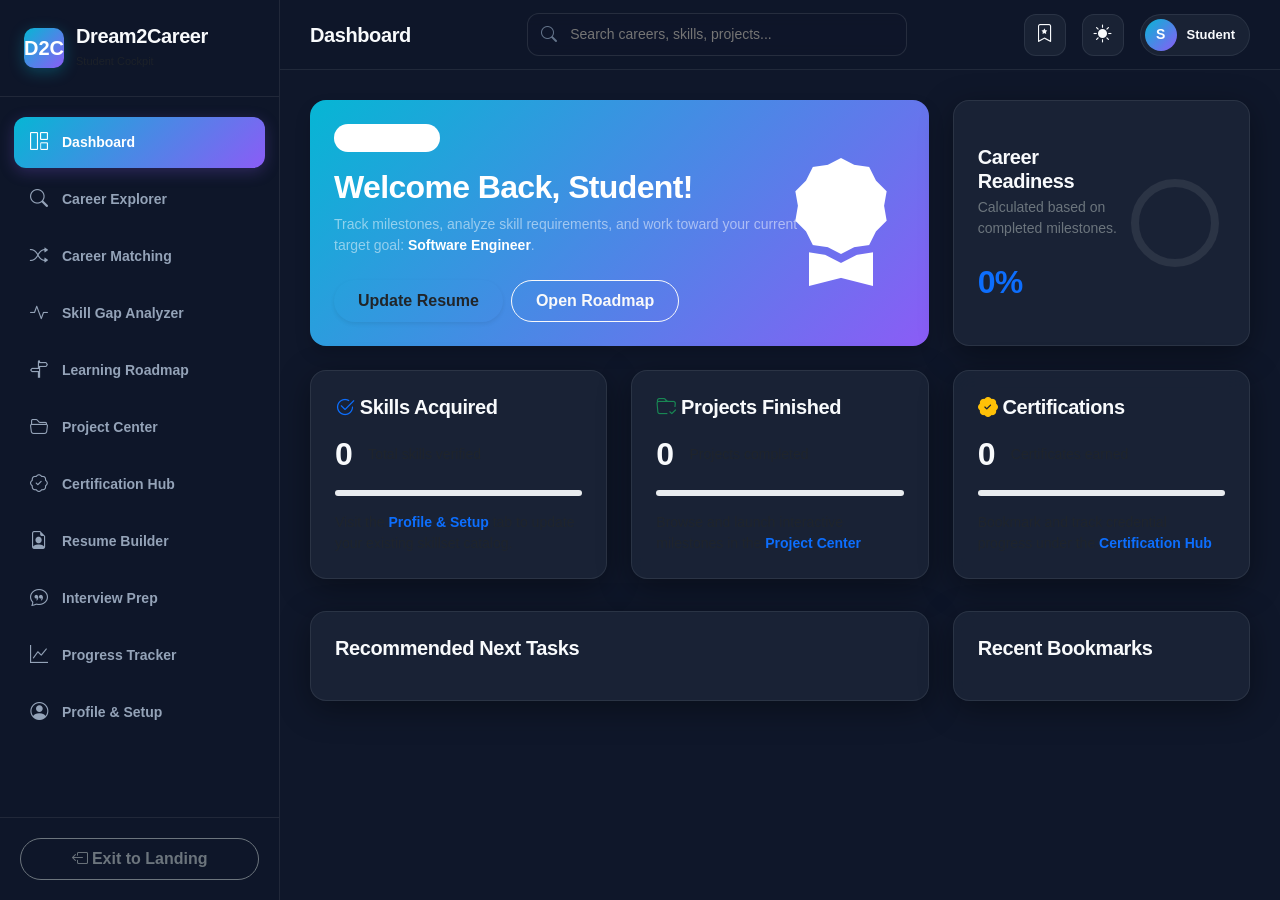
==== commit ed8e78fc: "Update app.html" ====
--- a/app.html
+++ b/app.html
@@ -9,7 +9,7 @@
     <!-- Bootstrap Icons -->
     <link href="https://cdn.jsdelivr.net/npm/bootstrap-icons@1.10.0/font/bootstrap-icons.css" rel="stylesheet">
     <!-- Custom CSS -->
-    <link href="css/styles.css" rel="stylesheet">
+    <link href="styles.css" rel="stylesheet">
 </head>
 <body>
 
--- a/styles.css
+++ b/styles.css
@@ -0,0 +1,822 @@
+/* Dream2Career Design System & Stylesheet */
+
+@import url('https://fonts.googleapis.com/css2?family=Plus+Jakarta+Sans:wght@300;400;500;600;700;800&family=Outfit:wght@300;400;500;600;700;800&display=swap');
+
+:root {
+    /* Dark Theme Variables (Default) */
+    --bg-primary: #0f172a;
+    --bg-secondary: #1e293b;
+    --bg-tertiary: #0f172a;
+    --text-primary: #f8fafc;
+    --text-secondary: #94a3b8;
+    --text-muted: #64748b;
+    
+    --accent-primary: #06b6d4; /* Neon Cyan */
+    --accent-secondary: #8b5cf6; /* Soft Violet */
+    --accent-success: #10b981; /* Green */
+    --accent-warning: #f59e0b; /* Amber */
+    --accent-danger: #ef4444; /* Red */
+    
+    --card-bg: rgba(30, 41, 59, 0.7);
+    --card-border: rgba(255, 255, 255, 0.08);
+    --card-shadow: 0 8px 32px 0 rgba(0, 0, 0, 0.37);
+    --sidebar-bg: rgba(15, 23, 42, 0.9);
+    --glass-blur: blur(12px);
+    
+    --input-bg: rgba(15, 23, 42, 0.6);
+    --input-border: rgba(255, 255, 255, 0.1);
+    
+    --scrollbar-track: #0f172a;
+    --scrollbar-thumb: #334155;
+    
+    --font-heading: 'Outfit', sans-serif;
+    --font-body: 'Plus Jakarta Sans', sans-serif;
+}
+
+[data-theme="light"] {
+    /* Light Theme Variables */
+    --bg-primary: #f8fafc;
+    --bg-secondary: #ffffff;
+    --bg-tertiary: #f1f5f9;
+    --text-primary: #0f172a;
+    --text-secondary: #475569;
+    --text-muted: #94a3b8;
+    
+    --accent-primary: #0891b2; /* Darker Cyan */
+    --accent-secondary: #7c3aed; /* Darker Violet */
+    --accent-success: #059669;
+    --accent-warning: #d97706;
+    --accent-danger: #dc2626;
+    
+    --card-bg: rgba(255, 255, 255, 0.75);
+    --card-border: rgba(0, 0, 0, 0.08);
+    --card-shadow: 0 8px 32px 0 rgba(31, 38, 135, 0.08);
+    --sidebar-bg: rgba(255, 255, 255, 0.9);
+    
+    --input-bg: rgba(255, 255, 255, 0.8);
+    --input-border: rgba(0, 0, 0, 0.15);
+    
+    --scrollbar-track: #f8fafc;
+    --scrollbar-thumb: #cbd5e1;
+}
+
+/* Global Reset & Styling */
+body {
+    background-color: var(--bg-primary);
+    color: var(--text-primary);
+    font-family: var(--font-body);
+    transition: background-color 0.3s ease, color 0.3s ease;
+    overflow-x: hidden;
+    min-height: 100vh;
+}
+
+h1, h2, h3, h4, h5, h6 {
+    font-family: var(--font-heading);
+    font-weight: 700;
+    letter-spacing: -0.02em;
+}
+
+/* Scrollbar styling */
+::-webkit-scrollbar {
+    width: 8px;
+    height: 8px;
+}
+::-webkit-scrollbar-track {
+    background: var(--scrollbar-track);
+}
+::-webkit-scrollbar-thumb {
+    background: var(--scrollbar-thumb);
+    border-radius: 4px;
+}
+::-webkit-scrollbar-thumb:hover {
+    background: var(--accent-primary);
+}
+
+/* Glassmorphism Styles */
+.glass-card {
+    background: var(--card-bg);
+    backdrop-filter: var(--glass-blur);
+    -webkit-backdrop-filter: var(--glass-blur);
+    border: 1px solid var(--card-border);
+    border-radius: 16px;
+    box-shadow: var(--card-shadow);
+    transition: transform 0.3s cubic-bezier(0.165, 0.84, 0.44, 1), box-shadow 0.3s ease, border-color 0.3s ease;
+}
+
+.glass-card:hover {
+    transform: translateY(-5px);
+    border-color: rgba(6, 182, 212, 0.4);
+    box-shadow: 0 12px 40px 0 rgba(6, 182, 212, 0.15);
+}
+
+.glass-panel {
+    background: var(--card-bg);
+    backdrop-filter: var(--glass-blur);
+    -webkit-backdrop-filter: var(--glass-blur);
+    border: 1px solid var(--card-border);
+    border-radius: 16px;
+}
+
+/* Gradients & Text Accents */
+.text-gradient {
+    background: linear-gradient(135deg, var(--accent-primary) 0%, var(--accent-secondary) 100%);
+    -webkit-background-clip: text;
+    -webkit-text-fill-color: transparent;
+    background-clip: text;
+}
+
+.bg-gradient-accent {
+    background: linear-gradient(135deg, var(--accent-primary) 0%, var(--accent-secondary) 100%);
+}
+
+.bg-gradient-cyan {
+    background: linear-gradient(135deg, #06b6d4 0%, #0891b2 100%);
+}
+
+.bg-gradient-violet {
+    background: linear-gradient(135deg, #8b5cf6 0%, #7c3aed 100%);
+}
+
+.bg-gradient-emerald {
+    background: linear-gradient(135deg, #10b981 0%, #059669 100%);
+}
+
+.border-glow-primary {
+    box-shadow: 0 0 15px rgba(6, 182, 212, 0.2);
+    border-color: rgba(6, 182, 212, 0.5) !important;
+}
+
+.border-glow-secondary {
+    box-shadow: 0 0 15px rgba(139, 92, 246, 0.2);
+    border-color: rgba(139, 92, 246, 0.5) !important;
+}
+
+/* Animations */
+@keyframes fadeIn {
+    from { opacity: 0; transform: translateY(10px); }
+    to { opacity: 1; transform: translateY(0); }
+}
+
+@keyframes scaleIn {
+    from { transform: scale(0.95); opacity: 0; }
+    to { transform: scale(1); opacity: 1; }
+}
+
+@keyframes pulseGlow {
+    0%, 100% { box-shadow: 0 0 15px rgba(6, 182, 212, 0.2); }
+    50% { box-shadow: 0 0 25px rgba(6, 182, 212, 0.5); }
+}
+
+.animate-fade-in {
+    animation: fadeIn 0.5s ease-out forwards;
+}
+
+.animate-scale-in {
+    animation: scaleIn 0.4s cubic-bezier(0.165, 0.84, 0.44, 1) forwards;
+}
+
+.glow-active {
+    animation: pulseGlow 2.5s infinite;
+}
+
+/* Sidebar Layout & Styling */
+.app-wrapper {
+    display: flex;
+    width: 100vw;
+    height: 100vh;
+    overflow: hidden;
+}
+
+.sidebar {
+    width: 280px;
+    height: 100%;
+    background: var(--sidebar-bg);
+    backdrop-filter: var(--glass-blur);
+    border-right: 1px solid var(--card-border);
+    display: flex;
+    flex-direction: column;
+    z-index: 1000;
+    transition: all 0.3s cubic-bezier(0.4, 0, 0.2, 1);
+}
+
+.sidebar-brand {
+    padding: 24px;
+    display: flex;
+    align-items: center;
+    gap: 12px;
+    border-bottom: 1px solid var(--card-border);
+}
+
+.sidebar-logo-icon {
+    width: 40px;
+    height: 40px;
+    border-radius: 10px;
+    background: linear-gradient(135deg, var(--accent-primary) 0%, var(--accent-secondary) 100%);
+    display: flex;
+    align-items: center;
+    justify-content: center;
+    color: white;
+    font-size: 20px;
+    font-weight: 800;
+    box-shadow: 0 4px 15px rgba(6, 182, 212, 0.3);
+}
+
+.sidebar-menu {
+    flex: 1;
+    padding: 20px 14px;
+    overflow-y: auto;
+    list-style: none;
+    margin: 0;
+}
+
+.sidebar-item {
+    margin-bottom: 6px;
+}
+
+.sidebar-link {
+    display: flex;
+    align-items: center;
+    gap: 14px;
+    padding: 12px 16px;
+    color: var(--text-secondary);
+    text-decoration: none;
+    border-radius: 12px;
+    font-weight: 600;
+    font-size: 14px;
+    transition: all 0.2s ease;
+    cursor: pointer;
+}
+
+.sidebar-link i {
+    font-size: 18px;
+    transition: transform 0.2s ease;
+}
+
+.sidebar-link:hover {
+    color: var(--text-primary);
+    background: rgba(255, 255, 255, 0.05);
+}
+
+[data-theme="light"] .sidebar-link:hover {
+    background: rgba(0, 0, 0, 0.04);
+}
+
+.sidebar-link:hover i {
+    transform: scale(1.15);
+}
+
+.sidebar-link.active {
+    color: white;
+    background: linear-gradient(135deg, var(--accent-primary) 0%, var(--accent-secondary) 100%);
+    box-shadow: 0 4px 15px rgba(139, 92, 246, 0.25);
+}
+
+.sidebar-footer {
+    padding: 20px;
+    border-top: 1px solid var(--card-border);
+}
+
+/* Main Content Workspace */
+.main-content {
+    flex: 1;
+    height: 100%;
+    overflow-y: auto;
+    display: flex;
+    flex-direction: column;
+    background-color: var(--bg-tertiary);
+    transition: background-color 0.3s ease;
+    position: relative;
+}
+
+.app-header {
+    height: 70px;
+    border-bottom: 1px solid var(--card-border);
+    display: flex;
+    align-items: center;
+    justify-content: space-between;
+    padding: 0 30px;
+    position: sticky;
+    top: 0;
+    background: rgba(15, 23, 42, 0.7);
+    backdrop-filter: var(--glass-blur);
+    z-index: 999;
+}
+
+[data-theme="light"] .app-header {
+    background: rgba(255, 255, 255, 0.7);
+}
+
+.search-bar {
+    max-width: 380px;
+    width: 100%;
+    position: relative;
+}
+
+.search-bar i {
+    position: absolute;
+    left: 14px;
+    top: 50%;
+    transform: translateY(-50%);
+    color: var(--text-muted);
+}
+
+.search-bar input {
+    width: 100%;
+    padding: 10px 16px 10px 42px;
+    background: var(--input-bg);
+    border: 1px solid var(--input-border);
+    border-radius: 12px;
+    color: var(--text-primary);
+    outline: none;
+    font-size: 14px;
+    transition: all 0.3s ease;
+}
+
+.search-bar input:focus {
+    border-color: var(--accent-primary);
+    box-shadow: 0 0 10px rgba(6, 182, 212, 0.15);
+}
+
+.header-actions {
+    display: flex;
+    align-items: center;
+    gap: 16px;
+}
+
+/* Theme Toggle Button styling */
+.theme-toggle-btn, .bookmark-toggle-btn {
+    width: 42px;
+    height: 42px;
+    border-radius: 12px;
+    border: 1px solid var(--card-border);
+    background: var(--card-bg);
+    color: var(--text-primary);
+    display: flex;
+    align-items: center;
+    justify-content: center;
+    cursor: pointer;
+    font-size: 18px;
+    transition: all 0.3s ease;
+}
+
+.theme-toggle-btn:hover, .bookmark-toggle-btn:hover {
+    background: var(--text-primary);
+    color: var(--bg-primary);
+    transform: rotate(15deg);
+}
+
+/* Profile Badge */
+.user-profile-badge {
+    display: flex;
+    align-items: center;
+    gap: 10px;
+    padding: 4px 14px 4px 4px;
+    border-radius: 30px;
+    background: var(--card-bg);
+    border: 1px solid var(--card-border);
+    cursor: pointer;
+    text-decoration: none;
+}
+
+.user-avatar {
+    width: 32px;
+    height: 32px;
+    border-radius: 50%;
+    background: linear-gradient(135deg, var(--accent-primary) 0%, var(--accent-secondary) 100%);
+    color: white;
+    display: flex;
+    align-items: center;
+    justify-content: center;
+    font-weight: 700;
+    font-size: 14px;
+}
+
+.user-name-label {
+    font-size: 13px;
+    font-weight: 600;
+    color: var(--text-primary);
+}
+
+/* Pages Views wrapper */
+.view-section {
+    padding: 30px;
+    display: none; /* Controlled by router */
+}
+
+.view-section.active {
+    display: block;
+}
+
+/* Forms & Inputs */
+.form-label {
+    font-weight: 600;
+    color: var(--text-secondary);
+    font-size: 14px;
+    margin-bottom: 8px;
+}
+
+.glass-input, .glass-select, .glass-textarea {
+    background: var(--input-bg) !important;
+    border: 1px solid var(--input-border) !important;
+    color: var(--text-primary) !important;
+    border-radius: 12px !important;
+    padding: 12px 16px !important;
+    transition: all 0.3s ease !important;
+}
+
+.glass-input:focus, .glass-select:focus, .glass-textarea:focus {
+    border-color: var(--accent-primary) !important;
+    box-shadow: 0 0 12px rgba(6, 182, 212, 0.2) !important;
+}
+
+/* Option custom background for select in dark mode */
+.glass-select option {
+    background-color: var(--bg-secondary);
+    color: var(--text-primary);
+}
+
+/* Interactive Pill Badges */
+.pill-badge {
+    display: inline-block;
+    padding: 6px 14px;
+    border-radius: 30px;
+    font-size: 12px;
+    font-weight: 600;
+    margin: 4px;
+    background: rgba(255, 255, 255, 0.05);
+    border: 1px solid var(--card-border);
+    color: var(--text-secondary);
+    cursor: pointer;
+    transition: all 0.2s ease;
+}
+
+[data-theme="light"] .pill-badge {
+    background: rgba(0, 0, 0, 0.04);
+}
+
+.pill-badge:hover {
+    color: var(--text-primary);
+    border-color: var(--accent-primary);
+}
+
+.pill-badge.active {
+    background: linear-gradient(135deg, var(--accent-primary) 0%, var(--accent-secondary) 100%);
+    color: white;
+    border-color: transparent;
+    box-shadow: 0 4px 10px rgba(139, 92, 246, 0.2);
+}
+
+/* Roadmap Visual Timeline */
+.timeline-wrapper {
+    position: relative;
+    padding-left: 30px;
+    margin-left: 20px;
+    border-left: 3px dashed var(--card-border);
+}
+
+.timeline-item {
+    position: relative;
+    margin-bottom: 40px;
+}
+
+.timeline-item::before {
+    content: '';
+    position: absolute;
+    left: -44px;
+    top: 0;
+    width: 25px;
+    height: 25px;
+    border-radius: 50%;
+    background: var(--bg-primary);
+    border: 4px solid var(--card-border);
+    transition: all 0.3s ease;
+}
+
+.timeline-item.completed::before {
+    background: var(--accent-success);
+    border-color: rgba(16, 185, 129, 0.3);
+    box-shadow: 0 0 10px var(--accent-success);
+}
+
+.timeline-item.active::before {
+    background: var(--accent-primary);
+    border-color: rgba(6, 182, 212, 0.3);
+    box-shadow: 0 0 10px var(--accent-primary);
+}
+
+.timeline-node-number {
+    position: absolute;
+    left: -41px;
+    top: 4px;
+    font-size: 11px;
+    font-weight: 800;
+    color: var(--text-muted);
+    pointer-events: none;
+    z-index: 10;
+}
+
+.timeline-item.completed .timeline-node-number, 
+.timeline-item.active .timeline-node-number {
+    color: white;
+}
+
+.timeline-badge {
+    position: absolute;
+    top: -5px;
+    right: 15px;
+}
+
+/* Radial progress chart (Pure CSS/SVG) */
+.circle-progress-svg {
+    transform: rotate(-90deg);
+}
+
+.circle-progress-bg {
+    fill: none;
+    stroke: var(--card-border);
+    stroke-width: 8;
+}
+
+.circle-progress-fill {
+    fill: none;
+    stroke: url(#cyan-violet-gradient);
+    stroke-width: 8;
+    stroke-dasharray: 251.2;
+    stroke-dashoffset: 251.2;
+    transition: stroke-dashoffset 0.8s ease-in-out;
+}
+
+/* Resume Template View (and custom print CSS override) */
+.resume-preview-container {
+    background: white;
+    color: #1e293b;
+    border-radius: 12px;
+    box-shadow: 0 10px 30px rgba(0,0,0,0.15);
+    padding: 40px;
+    margin-top: 20px;
+    font-family: 'Plus Jakarta Sans', sans-serif;
+    border: 1px solid #cbd5e1;
+}
+
+.resume-header {
+    border-bottom: 2px solid #334155;
+    padding-bottom: 20px;
+    margin-bottom: 25px;
+}
+
+.resume-title {
+    font-family: 'Outfit', sans-serif;
+    color: #0f172a;
+    font-weight: 800;
+}
+
+.resume-section-title {
+    font-family: 'Outfit', sans-serif;
+    font-size: 16px;
+    font-weight: 700;
+    text-transform: uppercase;
+    letter-spacing: 0.05em;
+    color: #0f172a;
+    border-bottom: 1px solid #cbd5e1;
+    padding-bottom: 6px;
+    margin-bottom: 12px;
+}
+
+.resume-contact-info span {
+    font-size: 13px;
+    color: #475569;
+}
+
+.resume-item {
+    margin-bottom: 15px;
+}
+
+.resume-item-title {
+    font-weight: 700;
+    color: #1e293b;
+}
+
+.resume-item-subtitle {
+    font-size: 13px;
+    color: #64748b;
+    font-weight: 600;
+}
+
+.resume-tag {
+    display: inline-block;
+    padding: 3px 10px;
+    background: #f1f5f9;
+    border: 1px solid #e2e8f0;
+    border-radius: 4px;
+    font-size: 11px;
+    font-weight: 600;
+    color: #334155;
+    margin: 2px;
+}
+
+/* Interview Prep Cards */
+.prep-card {
+    cursor: pointer;
+    perspective: 1000px;
+}
+
+.prep-card-inner {
+    transition: transform 0.6s;
+    transform-style: preserve-3d;
+    position: relative;
+    min-height: 180px;
+}
+
+.prep-card.flipped .prep-card-inner {
+    transform: rotateY(180deg);
+}
+
+.prep-card-front, .prep-card-back {
+    backface-visibility: hidden;
+    position: absolute;
+    top: 0;
+    left: 0;
+    width: 100%;
+    height: 100%;
+    padding: 24px;
+    border-radius: 16px;
+    display: flex;
+    flex-direction: column;
+    justify-content: center;
+}
+
+.prep-card-back {
+    transform: rotateY(180deg);
+    background: var(--bg-secondary);
+    border: 1px solid var(--accent-primary);
+}
+
+/* Comparison View Column */
+.compare-col {
+    border-right: 1px solid var(--card-border);
+}
+
+.compare-col:last-child {
+    border-right: none;
+}
+
+/* Mobile Sidebar Toggle styling */
+.mobile-sidebar-toggle {
+    display: none;
+    position: fixed;
+    bottom: 20px;
+    right: 20px;
+    width: 56px;
+    height: 56px;
+    border-radius: 50%;
+    background: linear-gradient(135deg, var(--accent-primary) 0%, var(--accent-secondary) 100%);
+    box-shadow: 0 4px 15px rgba(6, 182, 212, 0.4);
+    z-index: 1001;
+    align-items: center;
+    justify-content: center;
+    color: white;
+    font-size: 24px;
+    border: none;
+    cursor: pointer;
+}
+
+/* Landing Page Marketing Styling overrides */
+.landing-navbar {
+    background: rgba(15, 23, 42, 0.85);
+    backdrop-filter: var(--glass-blur);
+    border-bottom: 1px solid var(--card-border);
+    z-index: 1050;
+}
+
+[data-theme="light"] .landing-navbar {
+    background: rgba(255, 255, 255, 0.85);
+}
+
+.hero-section {
+    padding-top: 150px;
+    padding-bottom: 100px;
+    position: relative;
+    overflow: hidden;
+}
+
+.hero-glow-1 {
+    position: absolute;
+    width: 400px;
+    height: 400px;
+    background: radial-gradient(circle, rgba(6, 182, 212, 0.15) 0%, transparent 70%);
+    top: -100px;
+    left: -100px;
+    pointer-events: none;
+}
+
+.hero-glow-2 {
+    position: absolute;
+    width: 500px;
+    height: 500px;
+    background: radial-gradient(circle, rgba(139, 92, 246, 0.15) 0%, transparent 70%);
+    bottom: -150px;
+    right: -100px;
+    pointer-events: none;
+}
+
+/* Bookmark badge inside header */
+.bookmark-badge {
+    position: absolute;
+    top: -2px;
+    right: -2px;
+    width: 18px;
+    height: 18px;
+    font-size: 9px;
+    font-weight: 800;
+    border-radius: 50%;
+    background: var(--accent-danger);
+    color: white;
+    display: flex;
+    align-items: center;
+    justify-content: center;
+}
+
+/* Responsive Media Queries */
+@media (max-width: 991.98px) {
+    .sidebar {
+        position: fixed;
+        left: -280px;
+        top: 0;
+        bottom: 0;
+    }
+    
+    .sidebar.mobile-open {
+        left: 0;
+    }
+    
+    .main-content {
+        width: 100vw;
+    }
+    
+    .mobile-sidebar-toggle {
+        display: flex;
+    }
+    
+    .app-header {
+        padding: 0 15px;
+    }
+    
+    .search-bar {
+        max-width: 200px;
+    }
+    
+    .user-name-label {
+        display: none;
+    }
+    
+    .view-section {
+        padding: 20px 15px;
+    }
+}
+
+/* Custom CSS Print Styling for Resume Layout Output */
+@media print {
+    body {
+        background: white !important;
+        color: black !important;
+    }
+    
+    .app-wrapper, .sidebar, .app-header, .mobile-sidebar-toggle, .no-print {
+        display: none !important;
+    }
+    
+    .main-content {
+        height: auto !important;
+        overflow: visible !important;
+        width: 100% !important;
+    }
+    
+    .view-section {
+        display: none !important;
+        padding: 0 !important;
+    }
+    
+    #view-resume.active {
+        display: block !important;
+    }
+    
+    .resume-preview-container {
+        border: none !important;
+        box-shadow: none !important;
+        padding: 0 !important;
+        margin: 0 !important;
+        width: 100% !important;
+        color: black !important;
+        background: white !important;
+    }
+    
+    .resume-header, .resume-section-title {
+        border-color: #000000 !important;
+    }
+    
+    .resume-tag {
+        background: white !important;
+        border: 1px solid #000000 !important;
+        color: black !important;
+    }
+}
